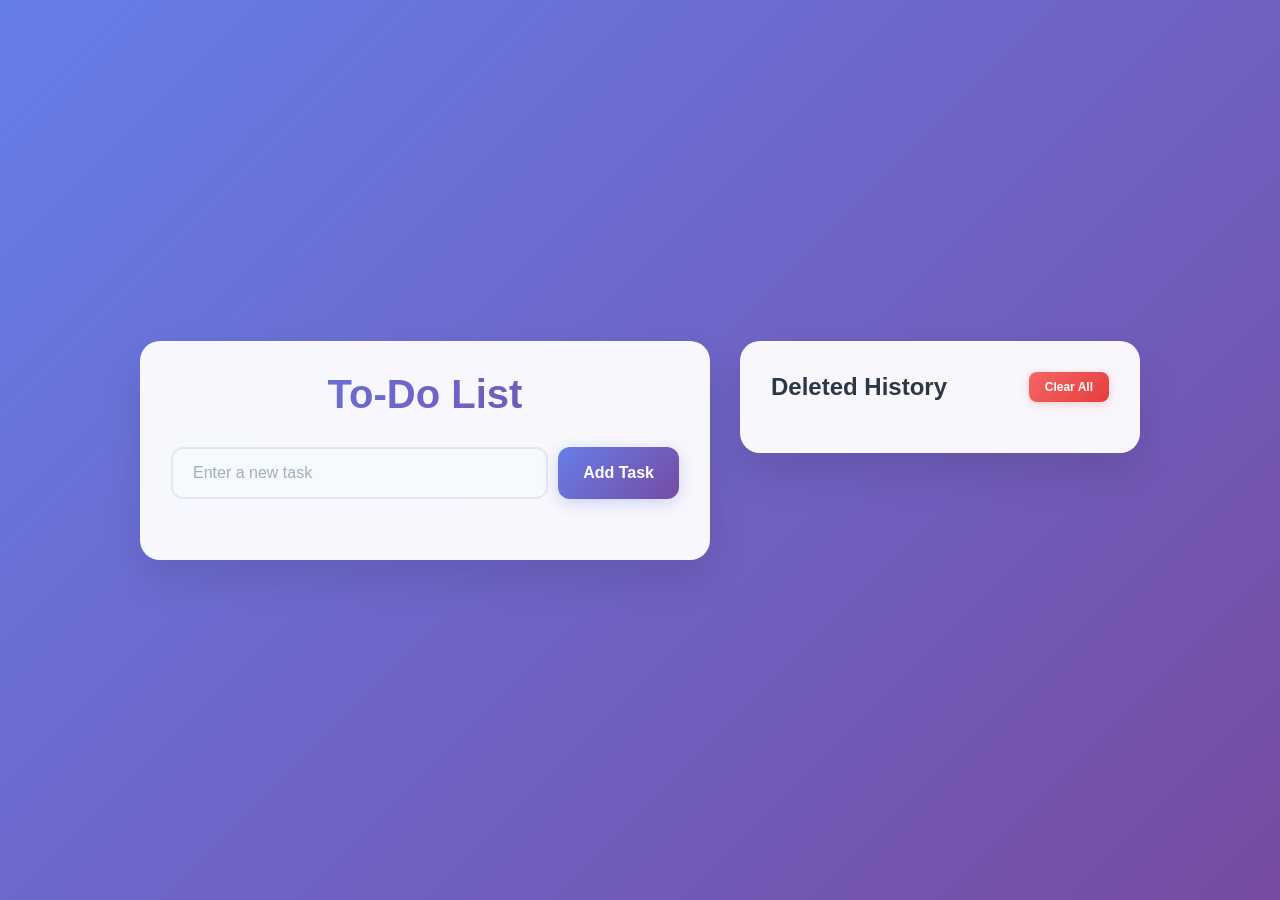
==== Todo.html @ 3fdd6742 "Initial commit: Modern to-do list with history feature" ====
<!DOCTYPE html>
<html lang="en">

<head>
    <meta charset="UTF-8">
    <meta name="viewport" content="width=device-width, initial-scale=1.0">
    <title>To Do List</title>
    <link rel="stylesheet" href="styles.css">
</head>

<body>
    <div class="todo">
        <div class="container">
            <div>
                <h1>To-Do List</h1>
            </div>
            <div class="input-group">
                <input type="text" id="task-input" placeholder="Enter a new task">
                <button id="add-task-btn">Add Task</button>
            </div>
            <div class="ulist">
                <ul id="task-list">

                </ul>
            </div>
        </div>
        <div class="history-container">
            <div class="history-header">
                <h2>Deleted History</h2>
                <button id="clear-history-btn">Clear All</button>
            </div>
            <div class="history-list">
                <ul id="deleted-tasks-list">

                </ul>
            </div>
        </div>
    </div>
    <script src="scripts.js"></script>
</body>

</html>
---- styles.css ----
* {
    margin: 0;
    padding: 0;
    box-sizing: border-box;
}

body {
    font-family: 'Segoe UI', Tahoma, Geneva, Verdana, sans-serif;
    background: linear-gradient(135deg, #667eea 0%, #764ba2 100%);
    min-height: 100vh;
    display: flex;
    justify-content: center;
    align-items: center;
    padding: 20px;
}

.todo {
    width: 100%;
    max-width: 1000px;
    display: flex;
    gap: 30px;
    align-items: flex-start;
}

.container {
    background: rgba(255, 255, 255, 0.95);
    backdrop-filter: blur(10px);
    border-radius: 20px;
    padding: 30px;
    box-shadow: 0 20px 40px rgba(0, 0, 0, 0.1);
    border: 1px solid rgba(255, 255, 255, 0.2);
    flex: 1;
}

.history-container {
    background: rgba(255, 255, 255, 0.95);
    backdrop-filter: blur(10px);
    border-radius: 20px;
    padding: 30px;
    box-shadow: 0 20px 40px rgba(0, 0, 0, 0.1);
    border: 1px solid rgba(255, 255, 255, 0.2);
    flex: 1;
    max-width: 400px;
}

.history-header {
    display: flex;
    justify-content: space-between;
    align-items: center;
    margin-bottom: 20px;
}

.history-header h2 {
    color: #2d3748;
    font-size: 1.5rem;
    font-weight: 600;
    margin: 0;
}

#clear-history-btn {
    padding: 8px 16px;
    background: linear-gradient(135deg, #f56565, #e53e3e);
    color: white;
    border: none;
    border-radius: 8px;
    font-size: 12px;
    font-weight: 600;
    cursor: pointer;
    transition: all 0.3s ease;
    box-shadow: 0 2px 8px rgba(245, 101, 101, 0.3);
}

#clear-history-btn:hover {
    transform: translateY(-1px);
    box-shadow: 0 4px 12px rgba(245, 101, 101, 0.4);
    background: linear-gradient(135deg, #e53e3e, #c53030);
}

.history-list {
    max-height: 400px;
    overflow-y: auto;
    padding-right: 10px;
}

.history-list::-webkit-scrollbar {
    width: 6px;
}

.history-list::-webkit-scrollbar-track {
    background: #f1f5f9;
    border-radius: 3px;
}

.history-list::-webkit-scrollbar-thumb {
    background: #cbd5e0;
    border-radius: 3px;
}

.history-list::-webkit-scrollbar-thumb:hover {
    background: #a0aec0;
}

.history-item {
    display: flex;
    justify-content: space-between;
    align-items: center;
    padding: 12px 15px;
    margin-bottom: 8px;
    background: #f7fafc;
    border-radius: 8px;
    border: 1px solid #e2e8f0;
    transition: all 0.3s ease;
    animation: slideIn 0.3s ease;
}

.history-task {
    flex: 1;
    font-size: 14px;
    font-weight: 500;
    color: #4a5568;
    text-decoration: line-through;
    font-style: italic;
}

.timestamp {
    font-size: 12px;
    color: #a0aec0;
    font-weight: 400;
    margin-left: 10px;
}

h1 {
    color: #2d3748;
    text-align: center;
    margin-bottom: 30px;
    font-size: 2.5rem;
    font-weight: 700;
    background: linear-gradient(135deg, #667eea, #764ba2);
    -webkit-background-clip: text;
    -webkit-text-fill-color: transparent;
    background-clip: text;
}

.input-group {
    display: flex;
    gap: 10px;
    margin-bottom: 30px;
}

#task-input {
    flex: 1;
    padding: 15px 20px;
    border: 2px solid #e2e8f0;
    border-radius: 12px;
    font-size: 16px;
    font-weight: 500;
    color: #2d3748;
    background: #f7fafc;
    transition: all 0.3s ease;
}

#task-input:focus {
    outline: none;
    border-color: #667eea;
    background: white;
    box-shadow: 0 0 0 3px rgba(102, 126, 234, 0.1);
}

#task-input::placeholder {
    color: #a0aec0;
}

#add-task-btn {
    padding: 15px 25px;
    background: linear-gradient(135deg, #667eea, #764ba2);
    color: white;
    border: none;
    border-radius: 12px;
    font-size: 16px;
    font-weight: 600;
    cursor: pointer;
    transition: all 0.3s ease;
    box-shadow: 0 4px 15px rgba(102, 126, 234, 0.3);
}

#add-task-btn:hover {
    transform: translateY(-2px);
    box-shadow: 0 8px 25px rgba(102, 126, 234, 0.4);
}

#add-task-btn:active {
    transform: translateY(0);
}

.ulist {
    max-height: 400px;
    overflow-y: auto;
    padding-right: 10px;
}

.ulist::-webkit-scrollbar {
    width: 6px;
}

.ulist::-webkit-scrollbar-track {
    background: #f1f5f9;
    border-radius: 3px;
}

.ulist::-webkit-scrollbar-thumb {
    background: #cbd5e0;
    border-radius: 3px;
}

.ulist::-webkit-scrollbar-thumb:hover {
    background: #a0aec0;
}

ul {
    list-style: none;
    padding: 0;
}

li {
    display: flex;
    align-items: center;
    justify-content: space-between;
    padding: 15px 20px;
    margin-bottom: 10px;
    background: white;
    border-radius: 12px;
    box-shadow: 0 2px 10px rgba(0, 0, 0, 0.05);
    border: 1px solid #e2e8f0;
    transition: all 0.3s ease;
    animation: slideIn 0.3s ease;
}

@keyframes slideIn {
    from {
        opacity: 0;
        transform: translateY(20px);
    }
    to {
        opacity: 1;
        transform: translateY(0);
    }
}

li:hover {
    transform: translateY(-2px);
    box-shadow: 0 4px 20px rgba(0, 0, 0, 0.1);
}

span {
    flex: 1;
    font-size: 16px;
    font-weight: 500;
    color: #2d3748;
    cursor: pointer;
    transition: color 0.3s ease;
    padding: 5px 0;
}

span:hover {
    color: #667eea;
}

.delete-btn {
    padding: 8px 16px;
    background: linear-gradient(135deg, #f56565, #e53e3e);
    color: white;
    border: none;
    border-radius: 8px;
    font-size: 14px;
    font-weight: 600;
    cursor: pointer;
    transition: all 0.3s ease;
    box-shadow: 0 2px 8px rgba(245, 101, 101, 0.3);
    margin-left: 15px;
}

.delete-btn:hover {
    transform: translateY(-1px);
    box-shadow: 0 4px 12px rgba(245, 101, 101, 0.4);
    background: linear-gradient(135deg, #e53e3e, #c53030);
}

.delete-btn:active {
    transform: translateY(0);
}

.task-completed {
    text-decoration: line-through;
    color: #a0aec0;
    font-style: italic;
}

hr {
    display: none;
}

/* Responsive design */
@media (max-width: 900px) {
    .todo {
        flex-direction: column;
        gap: 20px;
    }
    
    .history-container {
        max-width: none;
    }
}

@media (max-width: 600px) {
    .container, .history-container {
        padding: 20px;
        margin: 10px;
    }
    
    h1 {
        font-size: 2rem;
    }
    
    .input-group {
        flex-direction: column;
    }
    
    #add-task-btn {
        width: 100%;
    }
    
    li {
        padding: 12px 15px;
    }
    
    span {
        font-size: 14px;
    }
    
    .delete-btn {
        padding: 6px 12px;
        font-size: 12px;
    }
    
    .history-header {
        flex-direction: column;
        gap: 10px;
        align-items: flex-start;
    }
    
    .history-header h2 {
        font-size: 1.3rem;
    }
}
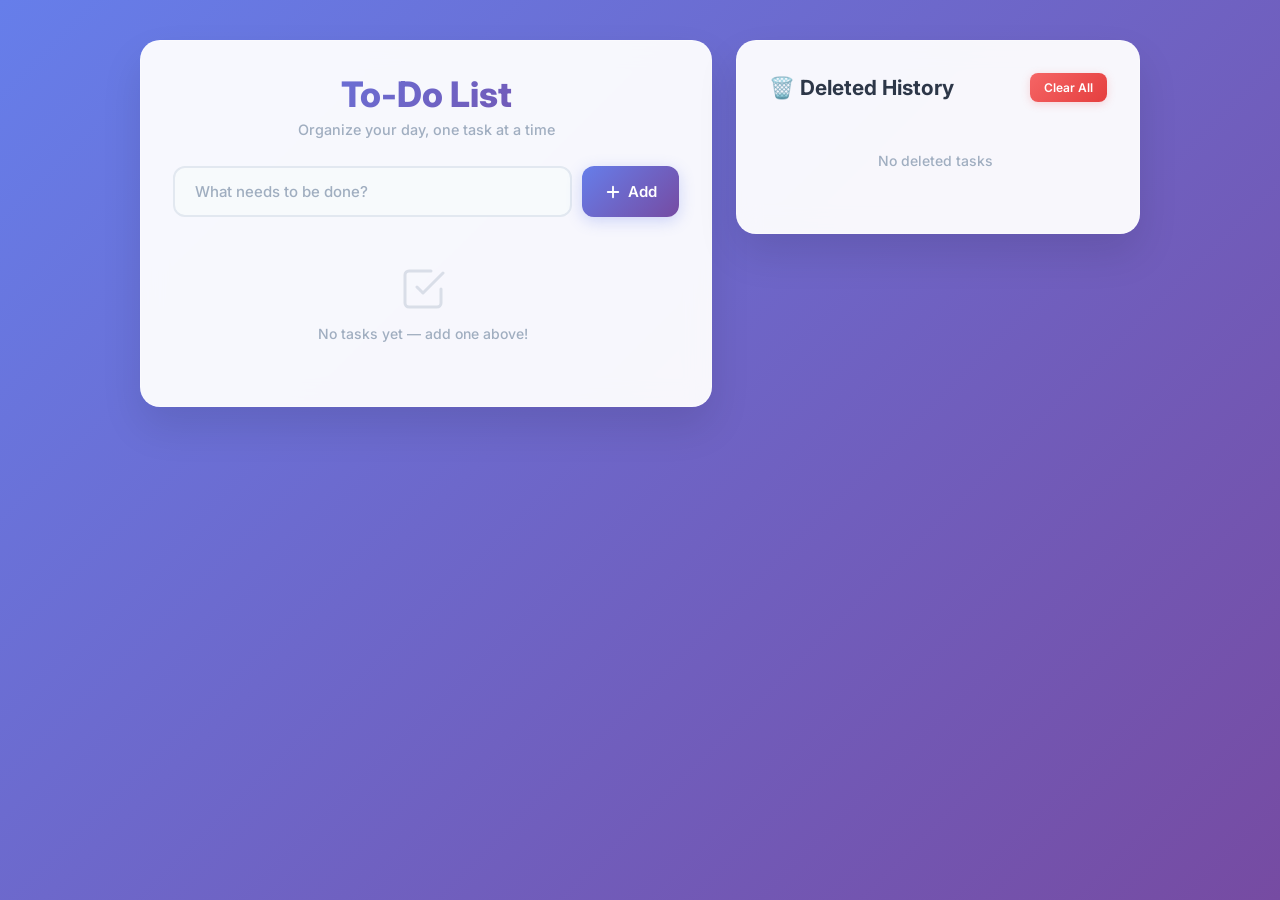
==== commit e8557ae6: "added responsiveness and modified readme" ====
--- a/Todo.html
+++ b/Todo.html
@@ -4,38 +4,50 @@
 <head>
     <meta charset="UTF-8">
     <meta name="viewport" content="width=device-width, initial-scale=1.0">
-    <title>To Do List</title>
+    <meta name="description" content="A sleek, modern to-do list app to manage your daily tasks efficiently.">
+    <title>To-Do List — Stay Organized</title>
+    <link rel="preconnect" href="https://fonts.googleapis.com">
+    <link rel="preconnect" href="https://fonts.gstatic.com" crossorigin>
+    <link href="https://fonts.googleapis.com/css2?family=Inter:wght@400;500;600;700;800&display=swap" rel="stylesheet">
     <link rel="stylesheet" href="styles.css">
 </head>
 
 <body>
-    <div class="todo">
-        <div class="container">
-            <div>
+    <main class="todo" aria-label="To-Do List Application">
+        <section class="container" aria-label="Task Manager">
+            <header>
                 <h1>To-Do List</h1>
+                <p class="subtitle">Organize your day, one task at a time</p>
+            </header>
+            <div class="input-group">
+                <input type="text" id="task-input" placeholder="What needs to be done?" aria-label="New task" autocomplete="off">
+                <button id="add-task-btn" aria-label="Add task">
+                    <svg width="18" height="18" viewBox="0 0 24 24" fill="none" stroke="currentColor" stroke-width="2.5" stroke-linecap="round" stroke-linejoin="round"><line x1="12" y1="5" x2="12" y2="19"></line><line x1="5" y1="12" x2="19" y2="12"></line></svg>
+                    Add
+                </button>
             </div>
-            <div class="input-group">
-                <input type="text" id="task-input" placeholder="Enter a new task">
-                <button id="add-task-btn">Add Task</button>
+            <div class="task-count" id="task-count" aria-live="polite"></div>
+            <div class="ulist">
+                <ul id="task-list" role="list"></ul>
+                <div class="empty-state" id="empty-state">
+                    <svg width="48" height="48" viewBox="0 0 24 24" fill="none" stroke="currentColor" stroke-width="1.5" stroke-linecap="round" stroke-linejoin="round"><path d="M9 11l3 3L22 4"></path><path d="M21 12v7a2 2 0 0 1-2 2H5a2 2 0 0 1-2-2V5a2 2 0 0 1 2-2h11"></path></svg>
+                    <p>No tasks yet — add one above!</p>
+                </div>
             </div>
-            <div class="ulist">
-                <ul id="task-list">
-
-                </ul>
-            </div>
-        </div>
-        <div class="history-container">
+        </section>
+        <section class="history-container" aria-label="Deleted Tasks History">
             <div class="history-header">
-                <h2>Deleted History</h2>
-                <button id="clear-history-btn">Clear All</button>
+                <h2>🗑️ Deleted History</h2>
+                <button id="clear-history-btn" aria-label="Clear all deleted task history">Clear All</button>
             </div>
             <div class="history-list">
-                <ul id="deleted-tasks-list">
-
-                </ul>
+                <ul id="deleted-tasks-list" role="list"></ul>
+                <div class="empty-history" id="empty-history">
+                    <p>No deleted tasks</p>
+                </div>
             </div>
-        </div>
-    </div>
+        </section>
+    </main>
     <script src="scripts.js"></script>
 </body>
 
--- a/styles.css
+++ b/styles.css
@@ -1,354 +1,556 @@
-* {
+/* ========================================
+   TO-DO LIST — Modern CSS
+   ======================================== */
+
+/* --- CSS Custom Properties --- */
+:root {
+    --clr-primary: #667eea;
+    --clr-primary-dark: #5a67d8;
+    --clr-accent: #764ba2;
+    --clr-danger: #f56565;
+    --clr-danger-dark: #e53e3e;
+    --clr-text: #2d3748;
+    --clr-text-light: #4a5568;
+    --clr-text-muted: #a0aec0;
+    --clr-bg-card: rgba(255, 255, 255, 0.95);
+    --clr-bg-input: #f7fafc;
+    --clr-border: #e2e8f0;
+    --clr-scrollbar-track: #f1f5f9;
+    --clr-scrollbar-thumb: #cbd5e0;
+    --radius-sm: 8px;
+    --radius-md: 12px;
+    --radius-lg: 20px;
+    --shadow-card: 0 20px 40px rgba(0, 0, 0, 0.1);
+    --shadow-btn: 0 4px 15px rgba(102, 126, 234, 0.3);
+    --transition: 0.3s ease;
+    --font-family: 'Inter', 'Segoe UI', Tahoma, Geneva, Verdana, sans-serif;
+}
+
+/* --- Reset --- */
+*,
+*::before,
+*::after {
     margin: 0;
     padding: 0;
     box-sizing: border-box;
 }
 
+/* --- Body --- */
 body {
-    font-family: 'Segoe UI', Tahoma, Geneva, Verdana, sans-serif;
-    background: linear-gradient(135deg, #667eea 0%, #764ba2 100%);
+    font-family: var(--font-family);
+    background: linear-gradient(135deg, var(--clr-primary) 0%, var(--clr-accent) 100%);
     min-height: 100vh;
+    min-height: 100dvh;
     display: flex;
     justify-content: center;
-    align-items: center;
-    padding: 20px;
-}
-
+    align-items: flex-start;
+    padding: 40px 20px;
+}
+
+/* --- Main Layout --- */
 .todo {
     width: 100%;
     max-width: 1000px;
     display: flex;
-    gap: 30px;
+    gap: 24px;
     align-items: flex-start;
 }
 
+/* --- Shared Card Styles --- */
+.container,
+.history-container {
+    background: var(--clr-bg-card);
+    backdrop-filter: blur(12px);
+    border-radius: var(--radius-lg);
+    padding: 32px;
+    box-shadow: var(--shadow-card);
+    border: 1px solid rgba(255, 255, 255, 0.25);
+}
+
 .container {
-    background: rgba(255, 255, 255, 0.95);
-    backdrop-filter: blur(10px);
-    border-radius: 20px;
-    padding: 30px;
-    box-shadow: 0 20px 40px rgba(0, 0, 0, 0.1);
-    border: 1px solid rgba(255, 255, 255, 0.2);
+    flex: 1.2;
+    min-width: 0;
+}
+
+.history-container {
+    flex: 0.8;
+    min-width: 0;
+}
+
+/* --- Header --- */
+header {
+    text-align: center;
+    margin-bottom: 28px;
+}
+
+h1 {
+    font-size: 2.2rem;
+    font-weight: 800;
+    background: linear-gradient(135deg, var(--clr-primary), var(--clr-accent));
+    -webkit-background-clip: text;
+    -webkit-text-fill-color: transparent;
+    background-clip: text;
+    line-height: 1.2;
+}
+
+.subtitle {
+    color: var(--clr-text-muted);
+    font-size: 0.9rem;
+    font-weight: 500;
+    margin-top: 6px;
+}
+
+/* --- Input Group --- */
+.input-group {
+    display: flex;
+    gap: 10px;
+    margin-bottom: 16px;
+}
+
+#task-input {
     flex: 1;
-}
-
-.history-container {
-    background: rgba(255, 255, 255, 0.95);
-    backdrop-filter: blur(10px);
-    border-radius: 20px;
-    padding: 30px;
-    box-shadow: 0 20px 40px rgba(0, 0, 0, 0.1);
-    border: 1px solid rgba(255, 255, 255, 0.2);
+    padding: 14px 20px;
+    border: 2px solid var(--clr-border);
+    border-radius: var(--radius-md);
+    font-size: 15px;
+    font-weight: 500;
+    font-family: var(--font-family);
+    color: var(--clr-text);
+    background: var(--clr-bg-input);
+    transition: all var(--transition);
+    min-width: 0;
+}
+
+#task-input:focus {
+    outline: none;
+    border-color: var(--clr-primary);
+    background: white;
+    box-shadow: 0 0 0 3px rgba(102, 126, 234, 0.15);
+}
+
+#task-input::placeholder {
+    color: var(--clr-text-muted);
+}
+
+#task-input.shake {
+    animation: shake 0.4s ease;
+    border-color: var(--clr-danger);
+}
+
+@keyframes shake {
+    0%, 100% { transform: translateX(0); }
+    20% { transform: translateX(-6px); }
+    40% { transform: translateX(6px); }
+    60% { transform: translateX(-4px); }
+    80% { transform: translateX(4px); }
+}
+
+#add-task-btn {
+    padding: 14px 22px;
+    background: linear-gradient(135deg, var(--clr-primary), var(--clr-accent));
+    color: white;
+    border: none;
+    border-radius: var(--radius-md);
+    font-size: 15px;
+    font-weight: 600;
+    font-family: var(--font-family);
+    cursor: pointer;
+    transition: all var(--transition);
+    box-shadow: var(--shadow-btn);
+    display: flex;
+    align-items: center;
+    gap: 6px;
+    white-space: nowrap;
+}
+
+#add-task-btn:hover {
+    transform: translateY(-2px);
+    box-shadow: 0 8px 25px rgba(102, 126, 234, 0.4);
+}
+
+#add-task-btn:active {
+    transform: translateY(0);
+}
+
+#add-task-btn:focus-visible {
+    outline: 3px solid var(--clr-primary);
+    outline-offset: 2px;
+}
+
+/* --- Task Count --- */
+.task-count {
+    font-size: 13px;
+    font-weight: 600;
+    color: var(--clr-text-muted);
+    margin-bottom: 12px;
+    padding: 0 4px;
+}
+
+/* --- Task List --- */
+.ulist {
+    max-height: 420px;
+    overflow-y: auto;
+    padding-right: 6px;
+}
+
+.ulist::-webkit-scrollbar { width: 5px; }
+.ulist::-webkit-scrollbar-track { background: var(--clr-scrollbar-track); border-radius: 3px; }
+.ulist::-webkit-scrollbar-thumb { background: var(--clr-scrollbar-thumb); border-radius: 3px; }
+.ulist::-webkit-scrollbar-thumb:hover { background: var(--clr-text-muted); }
+
+ul {
+    list-style: none;
+    padding: 0;
+}
+
+li {
+    display: flex;
+    align-items: center;
+    justify-content: space-between;
+    padding: 14px 18px;
+    margin-bottom: 8px;
+    background: white;
+    border-radius: var(--radius-md);
+    box-shadow: 0 2px 8px rgba(0, 0, 0, 0.04);
+    border: 1px solid var(--clr-border);
+    transition: all var(--transition);
+    animation: slideIn 0.3s ease;
+}
+
+li:hover {
+    transform: translateY(-2px);
+    box-shadow: 0 4px 16px rgba(0, 0, 0, 0.08);
+}
+
+@keyframes slideIn {
+    from { opacity: 0; transform: translateY(14px); }
+    to   { opacity: 1; transform: translateY(0); }
+}
+
+li span {
     flex: 1;
-    max-width: 400px;
-}
-
+    font-size: 15px;
+    font-weight: 500;
+    color: var(--clr-text);
+    cursor: pointer;
+    transition: color var(--transition);
+    padding: 4px 0;
+    word-break: break-word;
+}
+
+li span:hover {
+    color: var(--clr-primary);
+}
+
+.task-completed {
+    text-decoration: line-through;
+    color: var(--clr-text-muted) !important;
+    font-style: italic;
+}
+
+/* --- Delete Button --- */
+.delete-btn {
+    padding: 7px 14px;
+    background: linear-gradient(135deg, var(--clr-danger), var(--clr-danger-dark));
+    color: white;
+    border: none;
+    border-radius: var(--radius-sm);
+    font-size: 13px;
+    font-weight: 600;
+    font-family: var(--font-family);
+    cursor: pointer;
+    transition: all var(--transition);
+    box-shadow: 0 2px 8px rgba(245, 101, 101, 0.25);
+    margin-left: 12px;
+    flex-shrink: 0;
+}
+
+.delete-btn:hover {
+    transform: translateY(-1px);
+    box-shadow: 0 4px 12px rgba(245, 101, 101, 0.4);
+    background: linear-gradient(135deg, var(--clr-danger-dark), #c53030);
+}
+
+.delete-btn:active {
+    transform: translateY(0);
+}
+
+.delete-btn:focus-visible {
+    outline: 3px solid var(--clr-danger);
+    outline-offset: 2px;
+}
+
+/* --- Empty State --- */
+.empty-state,
+.empty-history {
+    display: flex;
+    flex-direction: column;
+    align-items: center;
+    justify-content: center;
+    padding: 32px 16px;
+    color: var(--clr-text-muted);
+    text-align: center;
+}
+
+.empty-state svg {
+    margin-bottom: 12px;
+    opacity: 0.35;
+    stroke: var(--clr-text-muted);
+}
+
+.empty-state p,
+.empty-history p {
+    font-size: 14px;
+    font-weight: 500;
+}
+
+.empty-state.hidden,
+.empty-history.hidden {
+    display: none;
+}
+
+hr {
+    display: none;
+}
+
+/* --- History Section --- */
 .history-header {
     display: flex;
     justify-content: space-between;
     align-items: center;
-    margin-bottom: 20px;
+    margin-bottom: 18px;
 }
 
 .history-header h2 {
-    color: #2d3748;
-    font-size: 1.5rem;
-    font-weight: 600;
+    color: var(--clr-text);
+    font-size: 1.3rem;
+    font-weight: 700;
     margin: 0;
 }
 
 #clear-history-btn {
-    padding: 8px 16px;
-    background: linear-gradient(135deg, #f56565, #e53e3e);
+    padding: 7px 14px;
+    background: linear-gradient(135deg, var(--clr-danger), var(--clr-danger-dark));
     color: white;
     border: none;
-    border-radius: 8px;
+    border-radius: var(--radius-sm);
     font-size: 12px;
     font-weight: 600;
+    font-family: var(--font-family);
     cursor: pointer;
-    transition: all 0.3s ease;
-    box-shadow: 0 2px 8px rgba(245, 101, 101, 0.3);
+    transition: all var(--transition);
+    box-shadow: 0 2px 8px rgba(245, 101, 101, 0.25);
 }
 
 #clear-history-btn:hover {
     transform: translateY(-1px);
     box-shadow: 0 4px 12px rgba(245, 101, 101, 0.4);
-    background: linear-gradient(135deg, #e53e3e, #c53030);
+    background: linear-gradient(135deg, var(--clr-danger-dark), #c53030);
+}
+
+#clear-history-btn:focus-visible {
+    outline: 3px solid var(--clr-danger);
+    outline-offset: 2px;
 }
 
 .history-list {
     max-height: 400px;
     overflow-y: auto;
-    padding-right: 10px;
-}
-
-.history-list::-webkit-scrollbar {
-    width: 6px;
-}
-
-.history-list::-webkit-scrollbar-track {
-    background: #f1f5f9;
-    border-radius: 3px;
-}
-
-.history-list::-webkit-scrollbar-thumb {
-    background: #cbd5e0;
-    border-radius: 3px;
-}
-
-.history-list::-webkit-scrollbar-thumb:hover {
-    background: #a0aec0;
-}
+    padding-right: 6px;
+}
+
+.history-list::-webkit-scrollbar { width: 5px; }
+.history-list::-webkit-scrollbar-track { background: var(--clr-scrollbar-track); border-radius: 3px; }
+.history-list::-webkit-scrollbar-thumb { background: var(--clr-scrollbar-thumb); border-radius: 3px; }
+.history-list::-webkit-scrollbar-thumb:hover { background: var(--clr-text-muted); }
 
 .history-item {
     display: flex;
     justify-content: space-between;
     align-items: center;
-    padding: 12px 15px;
-    margin-bottom: 8px;
-    background: #f7fafc;
-    border-radius: 8px;
-    border: 1px solid #e2e8f0;
-    transition: all 0.3s ease;
+    padding: 10px 14px;
+    margin-bottom: 6px;
+    background: var(--clr-bg-input);
+    border-radius: var(--radius-sm);
+    border: 1px solid var(--clr-border);
+    transition: all var(--transition);
     animation: slideIn 0.3s ease;
 }
 
 .history-task {
     flex: 1;
-    font-size: 14px;
+    font-size: 13px;
     font-weight: 500;
-    color: #4a5568;
+    color: var(--clr-text-light);
     text-decoration: line-through;
     font-style: italic;
+    word-break: break-word;
 }
 
 .timestamp {
-    font-size: 12px;
-    color: #a0aec0;
+    font-size: 11px;
+    color: var(--clr-text-muted);
     font-weight: 400;
     margin-left: 10px;
-}
-
-h1 {
-    color: #2d3748;
-    text-align: center;
-    margin-bottom: 30px;
-    font-size: 2.5rem;
-    font-weight: 700;
-    background: linear-gradient(135deg, #667eea, #764ba2);
-    -webkit-background-clip: text;
-    -webkit-text-fill-color: transparent;
-    background-clip: text;
-}
-
-.input-group {
-    display: flex;
-    gap: 10px;
-    margin-bottom: 30px;
-}
-
-#task-input {
-    flex: 1;
-    padding: 15px 20px;
-    border: 2px solid #e2e8f0;
-    border-radius: 12px;
-    font-size: 16px;
-    font-weight: 500;
-    color: #2d3748;
-    background: #f7fafc;
-    transition: all 0.3s ease;
-}
-
-#task-input:focus {
-    outline: none;
-    border-color: #667eea;
-    background: white;
-    box-shadow: 0 0 0 3px rgba(102, 126, 234, 0.1);
-}
-
-#task-input::placeholder {
-    color: #a0aec0;
-}
-
-#add-task-btn {
-    padding: 15px 25px;
-    background: linear-gradient(135deg, #667eea, #764ba2);
-    color: white;
-    border: none;
-    border-radius: 12px;
-    font-size: 16px;
-    font-weight: 600;
-    cursor: pointer;
-    transition: all 0.3s ease;
-    box-shadow: 0 4px 15px rgba(102, 126, 234, 0.3);
-}
-
-#add-task-btn:hover {
-    transform: translateY(-2px);
-    box-shadow: 0 8px 25px rgba(102, 126, 234, 0.4);
-}
-
-#add-task-btn:active {
-    transform: translateY(0);
-}
-
-.ulist {
-    max-height: 400px;
-    overflow-y: auto;
-    padding-right: 10px;
-}
-
-.ulist::-webkit-scrollbar {
-    width: 6px;
-}
-
-.ulist::-webkit-scrollbar-track {
-    background: #f1f5f9;
-    border-radius: 3px;
-}
-
-.ulist::-webkit-scrollbar-thumb {
-    background: #cbd5e0;
-    border-radius: 3px;
-}
-
-.ulist::-webkit-scrollbar-thumb:hover {
-    background: #a0aec0;
-}
-
-ul {
-    list-style: none;
-    padding: 0;
-}
-
-li {
-    display: flex;
-    align-items: center;
-    justify-content: space-between;
-    padding: 15px 20px;
-    margin-bottom: 10px;
-    background: white;
-    border-radius: 12px;
-    box-shadow: 0 2px 10px rgba(0, 0, 0, 0.05);
-    border: 1px solid #e2e8f0;
-    transition: all 0.3s ease;
-    animation: slideIn 0.3s ease;
-}
-
-@keyframes slideIn {
-    from {
-        opacity: 0;
-        transform: translateY(20px);
-    }
-    to {
-        opacity: 1;
-        transform: translateY(0);
-    }
-}
-
-li:hover {
-    transform: translateY(-2px);
-    box-shadow: 0 4px 20px rgba(0, 0, 0, 0.1);
-}
-
-span {
-    flex: 1;
-    font-size: 16px;
-    font-weight: 500;
-    color: #2d3748;
-    cursor: pointer;
-    transition: color 0.3s ease;
-    padding: 5px 0;
-}
-
-span:hover {
-    color: #667eea;
-}
-
-.delete-btn {
-    padding: 8px 16px;
-    background: linear-gradient(135deg, #f56565, #e53e3e);
-    color: white;
-    border: none;
-    border-radius: 8px;
-    font-size: 14px;
-    font-weight: 600;
-    cursor: pointer;
-    transition: all 0.3s ease;
-    box-shadow: 0 2px 8px rgba(245, 101, 101, 0.3);
-    margin-left: 15px;
-}
-
-.delete-btn:hover {
-    transform: translateY(-1px);
-    box-shadow: 0 4px 12px rgba(245, 101, 101, 0.4);
-    background: linear-gradient(135deg, #e53e3e, #c53030);
-}
-
-.delete-btn:active {
-    transform: translateY(0);
-}
-
-.task-completed {
-    text-decoration: line-through;
-    color: #a0aec0;
-    font-style: italic;
-}
-
-hr {
-    display: none;
-}
-
-/* Responsive design */
+    flex-shrink: 0;
+    white-space: nowrap;
+}
+
+/* ========================================
+   RESPONSIVE DESIGN
+   ======================================== */
+
+/* Tablet landscape & smaller desktops */
 @media (max-width: 900px) {
     .todo {
         flex-direction: column;
         gap: 20px;
     }
-    
+
+    .container,
     .history-container {
-        max-width: none;
-    }
-}
-
+        flex: none;
+        width: 100%;
+    }
+}
+
+/* Tablet portrait */
+@media (max-width: 768px) {
+    body {
+        padding: 24px 16px;
+    }
+
+    .container,
+    .history-container {
+        padding: 24px;
+        border-radius: 16px;
+    }
+
+    h1 {
+        font-size: 1.9rem;
+    }
+}
+
+/* Large phones */
 @media (max-width: 600px) {
-    .container, .history-container {
-        padding: 20px;
-        margin: 10px;
-    }
-    
+    body {
+        padding: 16px 10px;
+    }
+
+    .container,
+    .history-container {
+        padding: 20px 16px;
+        border-radius: 14px;
+    }
+
     h1 {
-        font-size: 2rem;
-    }
-    
+        font-size: 1.7rem;
+    }
+
+    .subtitle {
+        font-size: 0.82rem;
+    }
+
     .input-group {
         flex-direction: column;
     }
-    
+
     #add-task-btn {
         width: 100%;
-    }
-    
+        justify-content: center;
+    }
+
     li {
-        padding: 12px 15px;
-    }
-    
-    span {
+        padding: 12px 14px;
+    }
+
+    li span {
         font-size: 14px;
     }
-    
+
     .delete-btn {
         padding: 6px 12px;
         font-size: 12px;
     }
-    
+
     .history-header {
         flex-direction: column;
         gap: 10px;
         align-items: flex-start;
     }
-    
+
     .history-header h2 {
-        font-size: 1.3rem;
-    }
-}
+        font-size: 1.15rem;
+    }
+}
+
+/* Small phones */
+@media (max-width: 400px) {
+    body {
+        padding: 10px 6px;
+    }
+
+    .container,
+    .history-container {
+        padding: 16px 12px;
+        border-radius: 12px;
+    }
+
+    h1 {
+        font-size: 1.45rem;
+    }
+
+    .subtitle {
+        font-size: 0.78rem;
+    }
+
+    header {
+        margin-bottom: 20px;
+    }
+
+    #task-input {
+        padding: 12px 14px;
+        font-size: 14px;
+    }
+
+    #add-task-btn {
+        padding: 12px 16px;
+        font-size: 14px;
+    }
+
+    li {
+        padding: 10px 12px;
+        margin-bottom: 6px;
+    }
+
+    li span {
+        font-size: 13px;
+    }
+
+    .delete-btn {
+        padding: 5px 10px;
+        font-size: 11px;
+        margin-left: 8px;
+    }
+
+    .ulist,
+    .history-list {
+        max-height: 320px;
+    }
+
+    .task-count {
+        font-size: 12px;
+    }
+}
+
+/* Very small devices / foldables */
+@media (max-width: 340px) {
+    h1 {
+        font-size: 1.25rem;
+    }
+
+    .container,
+    .history-container {
+        padding: 14px 10px;
+    }
+}
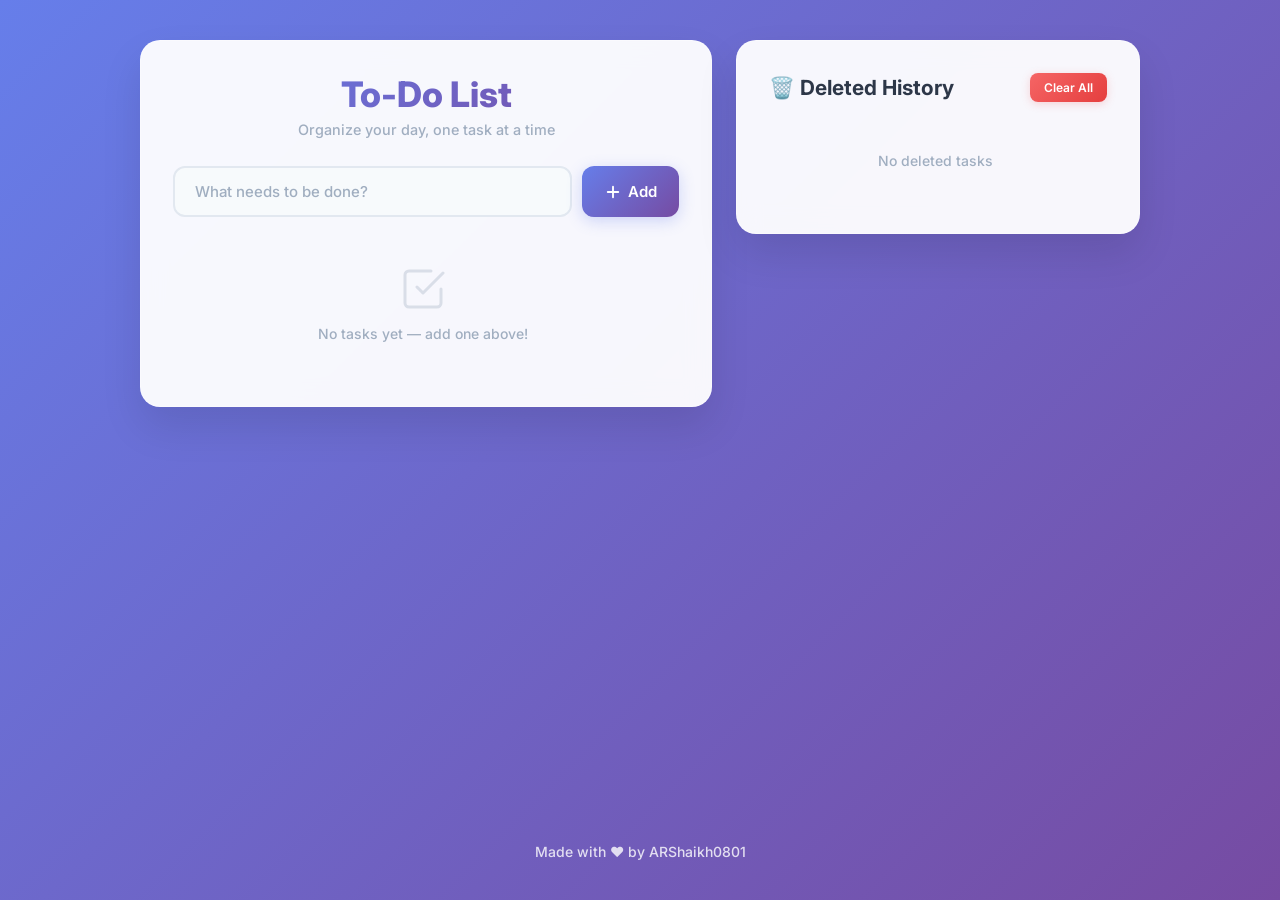
==== commit 3bb0c7ee: "gave some touch" ====
--- a/Todo.html
+++ b/Todo.html
@@ -48,6 +48,11 @@
             </div>
         </section>
     </main>
+    
+    <footer class="app-footer">
+        <p>Made with ❤️ by ARShaikh0801</p>
+    </footer>
+
     <script src="scripts.js"></script>
 </body>
 
--- a/styles.css
+++ b/styles.css
@@ -42,8 +42,9 @@
     min-height: 100vh;
     min-height: 100dvh;
     display: flex;
-    justify-content: center;
-    align-items: flex-start;
+    flex-direction: column;
+    justify-content: flex-start;
+    align-items: center;
     padding: 40px 20px;
 }
 
@@ -396,6 +397,27 @@
     white-space: nowrap;
 }
 
+/* --- Footer --- */
+.app-footer {
+    margin-top: auto;
+    padding-top: 40px;
+    text-align: center;
+    color: rgba(255, 255, 255, 0.8);
+    font-size: 14px;
+    font-weight: 500;
+}
+
+.app-footer a {
+    color: white;
+    text-decoration: none;
+    font-weight: 600;
+    transition: color var(--transition);
+}
+
+.app-footer a:hover {
+    color: var(--clr-accent);
+}
+
 /* ========================================
    RESPONSIVE DESIGN
    ======================================== */
